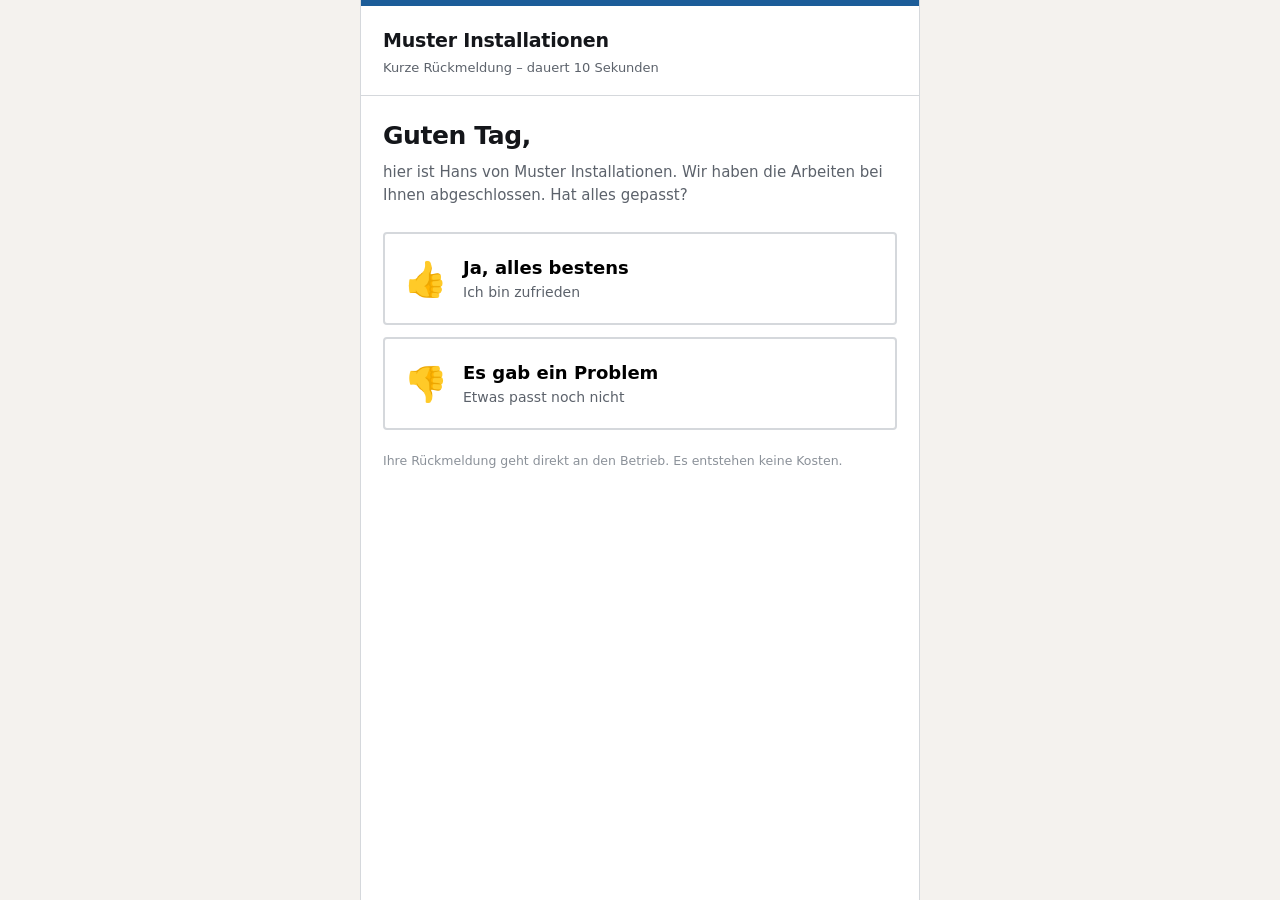
==== k.html @ 2876b15b "Rueckmeldungs-System: Kundenseite, Betriebs-Liste, Selbsttest Co-Authored-By: Claude Opus 4.8 <norep" ====
<!DOCTYPE html>
<html lang="de">
<head>
<meta charset="utf-8">
<meta name="viewport" content="width=device-width, initial-scale=1">
<meta name="robots" content="noindex, nofollow">
<title>Kurze Rückmeldung</title>
<link rel="stylesheet" href="stil.css">
</head>
<body>

<div class="blatt">

  <div class="kopf">
    <p class="firma" id="firma">&nbsp;</p>
    <p class="zusatz" id="zusatz">&nbsp;</p>
  </div>

  <div class="inhalt">

    <!-- 1) Die Frage ---------------------------------------------------- -->
    <section id="schritt-frage">
      <h1 id="anrede">Guten Tag</h1>
      <p class="leise" id="fragetext">
        Wir waren bei Ihnen im Einsatz. Hat alles gepasst?
      </p>

      <div class="daumen-paar">
        <button class="daumen ja" id="knopf-ja">
          <span class="zeichen">👍</span>
          <span>
            <span class="wort">Ja, alles bestens</span>
            <span class="neben">Ich bin zufrieden</span>
          </span>
        </button>

        <button class="daumen nein" id="knopf-nein">
          <span class="zeichen">👎</span>
          <span>
            <span class="wort">Es gab ein Problem</span>
            <span class="neben">Etwas passt noch nicht</span>
          </span>
        </button>
      </div>

      <p class="winzig" style="margin-top:22px">
        Ihre Rückmeldung geht direkt an den Betrieb. Es entstehen keine Kosten.
      </p>
    </section>

    <!-- 2a) Daumen hoch ------------------------------------------------- -->
    <section id="schritt-ja" class="versteckt">
      <h1>Das freut uns.</h1>
      <p class="leise" id="ja-text">
        Danke für Ihr Vertrauen. Wenn Sie zwei Minuten übrig haben:
        Eine kurze Bewertung auf Google hilft uns wirklich weiter –
        und anderen bei der Suche nach einem verlässlichen Betrieb.
      </p>

      <a class="knopf gross gut" id="google-knopf" href="#" target="_blank" rel="noopener">
        Bewertung schreiben
      </a>

      <p class="winzig" style="margin-top:16px">
        Dauert etwa zwei Minuten. Sie brauchen dafür ein Google-Konto –
        das haben die meisten Android-Handys ohnehin.
      </p>

      <hr class="trenner">
      <p class="winzig">Kein Interesse? Dann einfach dieses Fenster schließen. Alles gut.</p>
    </section>

    <!-- 2b) Daumen runter ----------------------------------------------- -->
    <section id="schritt-nein" class="versteckt">
      <h1>Das tut uns leid.</h1>
      <p class="leise" id="nein-text">
        Sagen Sie kurz, was nicht passt – die Nachricht geht direkt an den Betrieb,
        nicht an eine Zentrale. Wir melden uns bei Ihnen.
      </p>

      <div class="feld">
        <label for="problem">Was passt nicht?</label>
        <textarea id="problem" placeholder="Zum Beispiel: Der Anschluss unter der Spüle tropft noch."></textarea>
      </div>

      <div class="feld">
        <label for="rueckruf">Telefonnummer für den Rückruf (freiwillig)</label>
        <input type="tel" id="rueckruf" placeholder="z. B. 0664 1234567">
      </div>

      <button class="knopf gross" id="senden-knopf">Absenden</button>
      <p class="winzig" style="margin-top:14px" id="fehler-hinweis"></p>
    </section>

    <!-- 3) Danke --------------------------------------------------------- -->
    <section id="schritt-danke" class="versteckt">
      <h1>Danke, ist angekommen.</h1>
      <p class="leise" id="danke-text">Der Betrieb hat Ihre Nachricht erhalten und meldet sich.</p>
      <p class="winzig">Sie können dieses Fenster jetzt schließen.</p>
    </section>

  </div>
</div>

<script src="betriebe.js"></script>
<script>
(function () {
  "use strict";

  /* --- Adresse auslesen: k.html#m.Sarah ---------------------------------- */
  var roh = (location.hash || "").replace(/^#/, "");
  var teile = roh.split(".");
  var kuerzel = teile[0] || "m";
  var vorname = teile.slice(1).join(".");
  try { vorname = decodeURIComponent(vorname); } catch (e) {}
  vorname = vorname.replace(/\+/g, " ").trim();

  var betrieb = BETRIEBE[kuerzel] || BETRIEBE.m;
  var gewerk = GEWERKE[betrieb.gewerk] || GEWERKE.installateur;

  /* --- Seite mit den Betriebsdaten füllen -------------------------------- */
  document.documentElement.style.setProperty("--marke", betrieb.farbe || "#1c5d99");
  document.getElementById("firma").textContent = betrieb.name;
  document.getElementById("zusatz").textContent = "Kurze Rückmeldung – dauert 10 Sekunden";
  document.title = betrieb.name + " – kurze Rückmeldung";

  document.getElementById("anrede").textContent =
    vorname ? "Guten Tag " + vorname + "," : "Guten Tag,";

  document.getElementById("fragetext").textContent =
    "hier ist " + betrieb.chef + " von " + betrieb.name + ". " +
    "Wir haben " + gewerk.arbeit + " bei Ihnen abgeschlossen. Hat alles gepasst?";

  var g = document.getElementById("google-knopf");
  if (betrieb.googleLink) g.href = betrieb.googleLink;

  /* --- Umschalten zwischen den Schritten --------------------------------- */
  var schritte = ["frage", "ja", "nein", "danke"];
  function zeige(welcher) {
    schritte.forEach(function (s) {
      document.getElementById("schritt-" + s).classList.toggle("versteckt", s !== welcher);
    });
    window.scrollTo(0, 0);
  }

  /* --- Meldung an den Betrieb -------------------------------------------- */
  function melde(art, text, nummer) {
    if (!betrieb.meldeSchluessel) return Promise.resolve(false); // Testbetrieb
    return fetch("https://api.web3forms.com/submit", {
      method: "POST",
      headers: { "Content-Type": "application/json", Accept: "application/json" },
      body: JSON.stringify({
        access_key: betrieb.meldeSchluessel,
        subject: art === "ja"
          ? "Zufrieden: " + (vorname || "Kunde")
          : "PROBLEM: " + (vorname || "Kunde"),
        from_name: betrieb.name,
        Kunde: vorname || "(kein Name)",
        Rueckmeldung: art === "ja" ? "Zufrieden (Daumen hoch)" : "Problem gemeldet",
        Text: text || "-",
        Rueckrufnummer: nummer || "-",
        Zeitpunkt: new Date().toLocaleString("de-AT"),
      }),
    }).then(function (r) { return r.ok; }).catch(function () { return false; });
  }

  /* --- Klicks ------------------------------------------------------------ */
  document.getElementById("knopf-ja").addEventListener("click", function () {
    zeige("ja");
    melde("ja", "", "");
  });

  document.getElementById("knopf-nein").addEventListener("click", function () {
    zeige("nein");
  });

  document.getElementById("senden-knopf").addEventListener("click", function () {
    var knopf = this;
    var text = document.getElementById("problem").value.trim();
    var nummer = document.getElementById("rueckruf").value.trim();
    var hinweis = document.getElementById("fehler-hinweis");

    if (!text) {
      hinweis.textContent = "Bitte schreiben Sie kurz, was nicht passt.";
      document.getElementById("problem").focus();
      return;
    }

    knopf.disabled = true;
    knopf.textContent = "Wird gesendet …";
    hinweis.textContent = "";

    melde("nein", text, nummer).then(function (ok) {
      if (ok || !betrieb.meldeSchluessel) {
        zeige("danke");
      } else {
        knopf.disabled = false;
        knopf.textContent = "Absenden";
        hinweis.textContent =
          "Das hat gerade nicht geklappt. Bitte rufen Sie den Betrieb direkt an.";
      }
    });
  });

  zeige("frage");
})();
</script>
</body>
</html>
---- stil.css ----
/* ---------------------------------------------------------------------------
   Gemeinsames Aussehen für beide Seiten.
   Grundgedanke: Werkstatt-Werkzeug, nicht Hochglanz-App.
   Große Flächen, kräftige Farben, alles mit Handschuh bedienbar.
--------------------------------------------------------------------------- */

:root {
  --tinte: #14161a;
  --grau: #5c626b;
  --hellgrau: #8b9199;
  --linie: #d5d8dc;
  --papier: #ffffff;
  --flaeche: #f4f2ee;
  --marke: #1c5d99;
  --gut: #1d7a3e;
  --gut-hell: #eaf5ed;
  --schlecht: #b3261e;
  --schlecht-hell: #fbeceb;
  --radius: 4px;
}

* { box-sizing: border-box; }

html { -webkit-text-size-adjust: 100%; }

body {
  margin: 0;
  font-family: "Segoe UI", system-ui, -apple-system, Arial, sans-serif;
  font-size: 17px;
  line-height: 1.5;
  color: var(--tinte);
  background: var(--flaeche);
  -webkit-font-smoothing: antialiased;
}

.blatt {
  max-width: 560px;
  margin: 0 auto;
  min-height: 100vh;
  background: var(--papier);
  border-left: 1px solid var(--linie);
  border-right: 1px solid var(--linie);
}

/* --- Kopfzeile mit Firmenbalken ------------------------------------------ */

.kopf {
  border-top: 6px solid var(--marke);
  padding: 20px 22px 18px;
  border-bottom: 1px solid var(--linie);
}

.kopf .firma {
  font-size: 19px;
  font-weight: 700;
  letter-spacing: -0.2px;
  margin: 0;
}

.kopf .zusatz {
  font-size: 13px;
  color: var(--grau);
  margin: 3px 0 0;
}

.inhalt { padding: 24px 22px 40px; }

/* --- Text ---------------------------------------------------------------- */

h1 {
  font-size: 25px;
  line-height: 1.25;
  letter-spacing: -0.4px;
  margin: 0 0 10px;
}

h2 {
  font-size: 14px;
  text-transform: uppercase;
  letter-spacing: 0.9px;
  color: var(--marke);
  margin: 0 0 12px;
}

p { margin: 0 0 14px; }
.leise { color: var(--grau); font-size: 15px; }
.winzig { color: var(--hellgrau); font-size: 12.5px; line-height: 1.45; }

/* --- Große Antwortflächen (Daumen) --------------------------------------- */

.daumen-paar { display: grid; gap: 12px; margin: 26px 0 8px; }

.daumen {
  display: flex;
  align-items: center;
  gap: 16px;
  width: 100%;
  padding: 20px 20px;
  border: 2px solid var(--linie);
  border-radius: var(--radius);
  background: var(--papier);
  font: inherit;
  text-align: left;
  cursor: pointer;
  transition: border-color .12s, background .12s, transform .06s;
}

.daumen:active { transform: scale(.985); }

.daumen .zeichen { font-size: 34px; line-height: 1; }
.daumen .wort { font-size: 18px; font-weight: 700; display: block; }
.daumen .neben { font-size: 14px; color: var(--grau); display: block; margin-top: 1px; }

.daumen.ja:hover, .daumen.ja:focus-visible {
  border-color: var(--gut); background: var(--gut-hell); outline: none;
}
.daumen.nein:hover, .daumen.nein:focus-visible {
  border-color: var(--schlecht); background: var(--schlecht-hell); outline: none;
}

/* --- Knöpfe -------------------------------------------------------------- */

.knopf {
  display: inline-flex;
  align-items: center;
  justify-content: center;
  gap: 9px;
  width: 100%;
  padding: 17px 20px;
  border: none;
  border-radius: var(--radius);
  background: var(--tinte);
  color: #fff;
  font: inherit;
  font-size: 17px;
  font-weight: 700;
  text-decoration: none;
  cursor: pointer;
  transition: opacity .12s, transform .06s;
}

.knopf:active { transform: scale(.99); }
.knopf:hover { opacity: .9; }
.knopf.gross { padding: 20px; font-size: 18px; }
.knopf.marke { background: var(--marke); }
.knopf.gut { background: var(--gut); }
.knopf.stumm { background: transparent; color: var(--grau); border: 1.5px solid var(--linie); font-weight: 600; }

.knopf-paar { display: grid; grid-template-columns: 1fr 1fr; gap: 10px; }

/* --- Formularfelder ------------------------------------------------------ */

label {
  display: block;
  font-size: 13px;
  font-weight: 700;
  text-transform: uppercase;
  letter-spacing: 0.6px;
  color: var(--grau);
  margin: 0 0 6px;
}

input[type="text"], input[type="tel"], textarea, select {
  width: 100%;
  padding: 14px 14px;
  border: 1.5px solid var(--linie);
  border-radius: var(--radius);
  background: var(--papier);
  font: inherit;
  font-size: 17px;
  color: var(--tinte);
}

input:focus, textarea:focus, select:focus {
  outline: none;
  border-color: var(--marke);
  box-shadow: 0 0 0 3px rgba(28, 93, 153, .14);
}

textarea { min-height: 120px; resize: vertical; }

.feld { margin-bottom: 16px; }
.feld-paar { display: grid; grid-template-columns: 1fr 1fr; gap: 12px; }

/* --- Liste --------------------------------------------------------------- */

.liste { margin: 0; padding: 0; list-style: none; }

.zeile {
  display: flex;
  align-items: center;
  gap: 14px;
  padding: 15px 4px;
  border-bottom: 1px solid var(--linie);
}

.zeile:first-child { border-top: 1px solid var(--linie); }

.zeile .wer { flex: 1; min-width: 0; }
.zeile .name { font-weight: 700; font-size: 17px; }
.zeile .details { font-size: 13.5px; color: var(--grau); margin-top: 1px; }

.marke-punkt {
  width: 10px; height: 10px; border-radius: 50%;
  background: var(--linie); flex: 0 0 auto;
}
.marke-punkt.offen { background: #d9a300; }
.marke-punkt.fertig { background: var(--gut); }

.mini {
  padding: 9px 13px;
  border: 1.5px solid var(--linie);
  border-radius: var(--radius);
  background: var(--papier);
  font: inherit;
  font-size: 14px;
  font-weight: 700;
  cursor: pointer;
  white-space: nowrap;
}
.mini:hover { border-color: var(--tinte); }
.mini.weg { border: none; color: var(--hellgrau); font-weight: 400; padding: 9px 6px; }

/* --- Kästen -------------------------------------------------------------- */

.kasten {
  background: var(--flaeche);
  border-left: 3px solid var(--marke);
  padding: 15px 17px;
  margin: 0 0 20px;
  font-size: 15px;
}

.kasten.warnung { border-left-color: #d9a300; }

.leer {
  text-align: center;
  padding: 46px 20px;
  color: var(--hellgrau);
}

.trenner { height: 1px; background: var(--linie); margin: 26px 0; border: 0; }

.zahlen { display: grid; grid-template-columns: repeat(3, 1fr); gap: 1px; background: var(--linie); border: 1px solid var(--linie); margin-bottom: 22px; }
.zahlen div { background: var(--papier); padding: 14px 10px; text-align: center; }
.zahlen .z { font-size: 26px; font-weight: 700; line-height: 1.1; }
.zahlen .b { font-size: 12px; color: var(--grau); text-transform: uppercase; letter-spacing: .5px; margin-top: 2px; }

.versteckt { display: none !important; }

@media (max-width: 420px) {
  .feld-paar, .knopf-paar { grid-template-columns: 1fr; }
  h1 { font-size: 22px; }
}
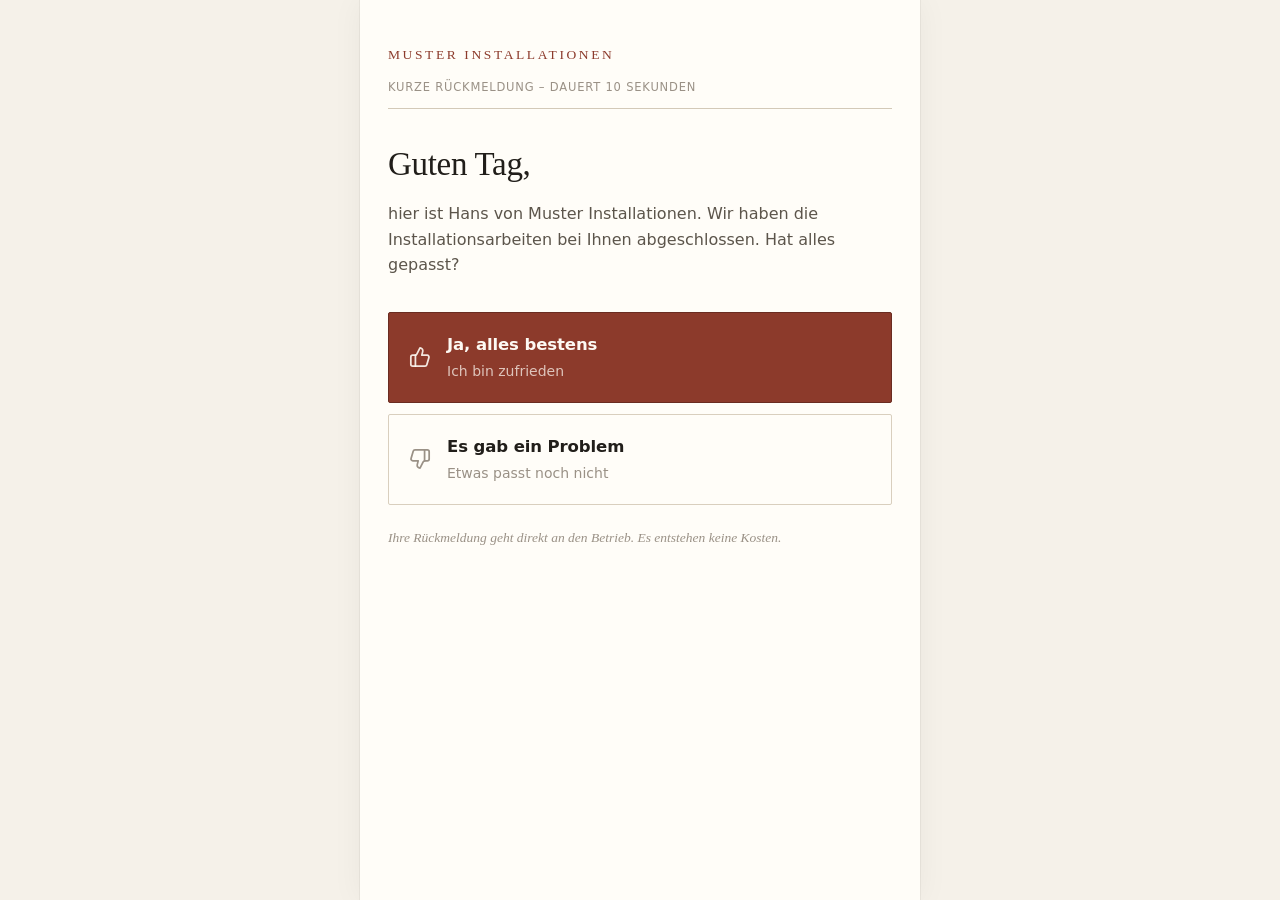
==== commit cc3d47b5: "Neues Aussehen und gleicher Bewertungs-Link fuer alle Kunden - Aussehen Richtung "Verlag": warmes Pa" ====
--- a/k.html
+++ b/k.html
@@ -5,7 +5,7 @@
 <meta name="viewport" content="width=device-width, initial-scale=1">
 <meta name="robots" content="noindex, nofollow">
 <title>Kurze Rückmeldung</title>
-<link rel="stylesheet" href="stil.css">
+<link rel="stylesheet" href="stil.css?stand=2026-08-14d">
 </head>
 <body>
 
@@ -27,7 +27,13 @@
 
       <div class="daumen-paar">
         <button class="daumen ja" id="knopf-ja">
-          <span class="zeichen">👍</span>
+          <span class="zeichen" aria-hidden="true">
+            <svg viewBox="0 0 24 24" fill="none" stroke="currentColor" stroke-width="1.9"
+                 stroke-linecap="round" stroke-linejoin="round">
+              <path d="M7 10v12"/>
+              <path d="M15 5.88 14 10h5.83a2 2 0 0 1 1.92 2.56l-2.33 8A2 2 0 0 1 17.5 22H4a2 2 0 0 1-2-2v-8a2 2 0 0 1 2-2h2.76a2 2 0 0 0 1.79-1.11L12 2a3.13 3.13 0 0 1 3 3.88Z"/>
+            </svg>
+          </span>
           <span>
             <span class="wort">Ja, alles bestens</span>
             <span class="neben">Ich bin zufrieden</span>
@@ -35,7 +41,13 @@
         </button>
 
         <button class="daumen nein" id="knopf-nein">
-          <span class="zeichen">👎</span>
+          <span class="zeichen" aria-hidden="true">
+            <svg viewBox="0 0 24 24" fill="none" stroke="currentColor" stroke-width="1.9"
+                 stroke-linecap="round" stroke-linejoin="round">
+              <path d="M17 14V2"/>
+              <path d="M9 18.12 10 14H4.17a2 2 0 0 1-1.92-2.56l2.33-8A2 2 0 0 1 6.5 2H20a2 2 0 0 1 2 2v8a2 2 0 0 1-2 2h-2.76a2 2 0 0 0-1.79 1.11L12 22a3.13 3.13 0 0 1-3-3.88Z"/>
+            </svg>
+          </span>
           <span>
             <span class="wort">Es gab ein Problem</span>
             <span class="neben">Etwas passt noch nicht</span>
@@ -52,12 +64,11 @@
     <section id="schritt-ja" class="versteckt">
       <h1>Das freut uns.</h1>
       <p class="leise" id="ja-text">
-        Danke für Ihr Vertrauen. Wenn Sie zwei Minuten übrig haben:
-        Eine kurze Bewertung auf Google hilft uns wirklich weiter –
-        und anderen bei der Suche nach einem verlässlichen Betrieb.
-      </p>
-
-      <a class="knopf gross gut" id="google-knopf" href="#" target="_blank" rel="noopener">
+        Danke für Ihr Vertrauen. Wenn Sie zwei Minuten übrig haben: Schildern Sie Ihre Erfahrung öffentlich –
+        ehrlich, so wie es war. Das hilft anderen bei der Suche nach einem Betrieb.
+      </p>
+
+      <a class="knopf gross" id="google-knopf" href="#" target="_blank" rel="noopener">
         Bewertung schreiben
       </a>
 
@@ -95,14 +106,28 @@
     <!-- 3) Danke --------------------------------------------------------- -->
     <section id="schritt-danke" class="versteckt">
       <h1>Danke, ist angekommen.</h1>
-      <p class="leise" id="danke-text">Der Betrieb hat Ihre Nachricht erhalten und meldet sich.</p>
-      <p class="winzig">Sie können dieses Fenster jetzt schließen.</p>
+      <p class="leise" id="danke-text">Der Betrieb hat Ihre Nachricht erhalten und meldet sich bei Ihnen.</p>
+
+      <hr class="trenner">
+
+      <p class="leise">
+        Unabhängig davon: Wenn Sie zwei Minuten übrig haben: Schildern Sie Ihre Erfahrung öffentlich –
+        ehrlich, so wie es war. Das hilft anderen bei der Suche nach einem Betrieb.
+      </p>
+
+      <a class="knopf gross" id="google-knopf-2" href="#" target="_blank" rel="noopener">
+        Bewertung schreiben
+      </a>
+
+      <p class="winzig" style="margin-top:16px">
+        Sie können dieses Fenster auch einfach schließen. Alles gut.
+      </p>
     </section>
 
   </div>
 </div>
 
-<script src="betriebe.js"></script>
+<script src="betriebe.js?stand=2026-08-14d"></script>
 <script>
 (function () {
   "use strict";
@@ -119,7 +144,7 @@
   var gewerk = GEWERKE[betrieb.gewerk] || GEWERKE.installateur;
 
   /* --- Seite mit den Betriebsdaten füllen -------------------------------- */
-  document.documentElement.style.setProperty("--marke", betrieb.farbe || "#1c5d99");
+  document.documentElement.style.setProperty("--marke", betrieb.farbe || "#8c3a2b");
   document.getElementById("firma").textContent = betrieb.name;
   document.getElementById("zusatz").textContent = "Kurze Rückmeldung – dauert 10 Sekunden";
   document.title = betrieb.name + " – kurze Rückmeldung";
@@ -131,8 +156,10 @@
     "hier ist " + betrieb.chef + " von " + betrieb.name + ". " +
     "Wir haben " + gewerk.arbeit + " bei Ihnen abgeschlossen. Hat alles gepasst?";
 
-  var g = document.getElementById("google-knopf");
-  if (betrieb.googleLink) g.href = betrieb.googleLink;
+  if (betrieb.googleLink) {
+    document.getElementById("google-knopf").href = betrieb.googleLink;
+    document.getElementById("google-knopf-2").href = betrieb.googleLink;
+  }
 
   /* --- Umschalten zwischen den Schritten --------------------------------- */
   var schritte = ["frage", "ja", "nein", "danke"];
--- a/stil.css
+++ b/stil.css
@@ -1,22 +1,38 @@
 /* ---------------------------------------------------------------------------
-   Gemeinsames Aussehen für beide Seiten.
-   Grundgedanke: Werkstatt-Werkzeug, nicht Hochglanz-App.
-   Große Flächen, kräftige Farben, alles mit Handschuh bedienbar.
+   Gemeinsames Aussehen für beide Seiten. Richtung „Verlag" (gewählt 14.08.2026).
+
+   Grundgedanke: warmes Papier, Serifenschrift für die Anrede, eine einzige
+   Farbe. Die Anmutung eines guten Hotels oder einer Kanzlei — nicht die
+   einer App. Zurückhaltung ist hier das, was hochwertig wirkt.
+
+   Schrift: Georgia für alles Große (auf jedem Handy vorhanden, ruft nichts
+   im Internet ab), die Systemschrift für den Fließtext. Zwei, nie mehr.
+   Archivo Black bewusst NICHT — das ist die Schrift von Feierabend,
+   diese Seite gehört dem Betrieb.
 --------------------------------------------------------------------------- */
 
 :root {
-  --tinte: #14161a;
-  --grau: #5c626b;
-  --hellgrau: #8b9199;
-  --linie: #d5d8dc;
-  --papier: #ffffff;
-  --flaeche: #f4f2ee;
-  --marke: #1c5d99;
-  --gut: #1d7a3e;
-  --gut-hell: #eaf5ed;
-  --schlecht: #b3261e;
-  --schlecht-hell: #fbeceb;
-  --radius: 4px;
+  --tinte: #211e1a;
+  --grau: #5c554b;
+  --hellgrau: #9a9186;
+  --linie: #d9cfbe;
+  --regel: #d3c9b8;
+  --papier: #fffdf8;
+  --flaeche: #f5f1e9;
+  --marke: #8c3a2b;          /* wird je Betrieb überschrieben */
+  --marke-tief: #7a3125;     /* leitet sich unten von --marke ab */
+  --gut: #4a6b3f;
+  --schlecht: #8c3a2b;
+  --radius: 2px;
+
+  --schwung: cubic-bezier(0.23, 1, 0.32, 1);
+  --titel: Georgia, "Times New Roman", "Iowan Old Style", serif;
+}
+
+/* Die dunklere Fassung der Betriebsfarbe rechnet sich selbst aus –
+   so passt jeder Betrieb, ohne dass zwei Farben eingetragen werden müssen. */
+@supports (color: color-mix(in srgb, #000 50%, #fff)) {
+  :root { --marke-tief: color-mix(in srgb, var(--marke) 76%, #000); }
 }
 
 * { box-sizing: border-box; }
@@ -25,9 +41,9 @@
 
 body {
   margin: 0;
-  font-family: "Segoe UI", system-ui, -apple-system, Arial, sans-serif;
-  font-size: 17px;
-  line-height: 1.5;
+  font-family: -apple-system, BlinkMacSystemFont, "Segoe UI", system-ui, sans-serif;
+  font-size: 16px;
+  line-height: 1.6;
   color: var(--tinte);
   background: var(--flaeche);
   -webkit-font-smoothing: antialiased;
@@ -38,85 +54,128 @@
   margin: 0 auto;
   min-height: 100vh;
   background: var(--papier);
-  border-left: 1px solid var(--linie);
-  border-right: 1px solid var(--linie);
-}
-
-/* --- Kopfzeile mit Firmenbalken ------------------------------------------ */
-
-.kopf {
-  border-top: 6px solid var(--marke);
-  padding: 20px 22px 18px;
-  border-bottom: 1px solid var(--linie);
-}
+  box-shadow: 0 0 0 1px rgba(33, 30, 26, .05), 0 1px 30px rgba(33, 30, 26, .05);
+}
+
+/* --- Briefkopf: Name in Kapitälchen über einer feinen Linie -------------- */
+
+.kopf { padding: 44px 28px 0; }
 
 .kopf .firma {
-  font-size: 19px;
-  font-weight: 700;
-  letter-spacing: -0.2px;
-  margin: 0;
-}
-
-.kopf .zusatz {
-  font-size: 13px;
-  color: var(--grau);
-  margin: 3px 0 0;
-}
-
-.inhalt { padding: 24px 22px 40px; }
-
-/* --- Text ---------------------------------------------------------------- */
-
-h1 {
-  font-size: 25px;
-  line-height: 1.25;
-  letter-spacing: -0.4px;
-  margin: 0 0 10px;
-}
-
-h2 {
-  font-size: 14px;
+  font-family: var(--titel);
+  font-size: 13.5px;
+  letter-spacing: 2.6px;
   text-transform: uppercase;
-  letter-spacing: 0.9px;
   color: var(--marke);
   margin: 0 0 12px;
 }
 
-p { margin: 0 0 14px; }
-.leise { color: var(--grau); font-size: 15px; }
-.winzig { color: var(--hellgrau); font-size: 12.5px; line-height: 1.45; }
-
-/* --- Große Antwortflächen (Daumen) --------------------------------------- */
-
-.daumen-paar { display: grid; gap: 12px; margin: 26px 0 8px; }
+.kopf .zusatz {
+  font-size: 11.5px;
+  letter-spacing: 0.8px;
+  text-transform: uppercase;
+  color: var(--hellgrau);
+  margin: 0 0 12px;
+}
+
+.kopf::after {
+  content: "";
+  display: block;
+  height: 1px;
+  background: var(--regel);
+}
+
+.inhalt { padding: 34px 28px 56px; }
+
+/* --- Text ---------------------------------------------------------------- */
+
+h1 {
+  font-family: var(--titel);
+  font-size: 33px;
+  line-height: 1.28;
+  letter-spacing: -0.3px;
+  font-weight: 400;
+  margin: 0 0 16px;
+}
+
+h2 {
+  font-family: var(--titel);
+  font-size: 12.5px;
+  font-weight: 400;
+  text-transform: uppercase;
+  letter-spacing: 2.2px;
+  color: var(--marke);
+  margin: 0 0 16px;
+  padding-bottom: 10px;
+  border-bottom: 1px solid var(--regel);
+}
+
+p { margin: 0 0 16px; }
+.leise { color: var(--grau); font-size: 16px; }
+.winzig {
+  font-family: var(--titel);
+  font-style: italic;
+  color: var(--hellgrau);
+  font-size: 13.5px;
+  line-height: 1.6;
+}
+
+/* --- Die zwei Antworten -------------------------------------------------- */
+
+.daumen-paar { display: grid; gap: 11px; margin: 34px 0 0; }
 
 .daumen {
   display: flex;
   align-items: center;
   gap: 16px;
   width: 100%;
-  padding: 20px 20px;
-  border: 2px solid var(--linie);
+  padding: 19px 20px;
+  border: 1px solid var(--linie);
   border-radius: var(--radius);
   background: var(--papier);
   font: inherit;
+  font-size: 16.5px;
+  font-weight: 600;
+  color: var(--tinte);
   text-align: left;
   cursor: pointer;
-  transition: border-color .12s, background .12s, transform .06s;
+  transition: border-color 160ms ease, transform 110ms var(--schwung);
 }
 
 .daumen:active { transform: scale(.985); }
 
-.daumen .zeichen { font-size: 34px; line-height: 1; }
-.daumen .wort { font-size: 18px; font-weight: 700; display: block; }
-.daumen .neben { font-size: 14px; color: var(--grau); display: block; margin-top: 1px; }
-
-.daumen.ja:hover, .daumen.ja:focus-visible {
-  border-color: var(--gut); background: var(--gut-hell); outline: none;
-}
-.daumen.nein:hover, .daumen.nein:focus-visible {
-  border-color: var(--schlecht); background: var(--schlecht-hell); outline: none;
-}
+/* Die zufriedene Antwort ist die gefüllte — sie ist der Normalfall. */
+.daumen.ja {
+  background: var(--marke);
+  border-color: var(--marke-tief);
+  color: #fdf9f3;
+}
+.daumen.ja .neben { color: rgba(253, 249, 243, .72); }
+.daumen.ja .zeichen { color: rgba(253, 249, 243, .9); }
+
+.daumen .zeichen {
+  flex: 0 0 auto;
+  width: 22px; height: 22px;
+  display: block;
+  color: var(--hellgrau);
+}
+.daumen .zeichen svg { width: 100%; height: 100%; display: block; }
+
+.daumen .wort { display: block; letter-spacing: -0.1px; }
+.daumen .neben {
+  display: block;
+  font-size: 14px;
+  font-weight: 400;
+  color: var(--hellgrau);
+  margin-top: 2px;
+}
+
+@media (hover: hover) and (pointer: fine) {
+  .daumen.nein:hover { border-color: var(--grau); }
+  .daumen.ja:hover { background: var(--marke-tief); }
+}
+
+.daumen:focus-visible { outline: 2px solid var(--tinte); outline-offset: 2px; }
 
 /* --- Knöpfe -------------------------------------------------------------- */
 
@@ -126,25 +185,37 @@
   justify-content: center;
   gap: 9px;
   width: 100%;
-  padding: 17px 20px;
-  border: none;
+  padding: 18px 20px;
+  border: 1px solid var(--marke-tief);
   border-radius: var(--radius);
-  background: var(--tinte);
-  color: #fff;
+  background: var(--marke);
+  color: #fdf9f3;
   font: inherit;
-  font-size: 17px;
-  font-weight: 700;
+  font-size: 16.5px;
+  font-weight: 600;
   text-decoration: none;
   cursor: pointer;
-  transition: opacity .12s, transform .06s;
-}
-
-.knopf:active { transform: scale(.99); }
-.knopf:hover { opacity: .9; }
-.knopf.gross { padding: 20px; font-size: 18px; }
-.knopf.marke { background: var(--marke); }
-.knopf.gut { background: var(--gut); }
-.knopf.stumm { background: transparent; color: var(--grau); border: 1.5px solid var(--linie); font-weight: 600; }
+  transition: background 160ms ease, border-color 160ms ease, transform 110ms var(--schwung);
+}
+
+.knopf:active { transform: scale(.985); }
+@media (hover: hover) and (pointer: fine) {
+  .knopf:hover { background: var(--marke-tief); }
+}
+
+.knopf.gross { padding: 20px; font-size: 17px; }
+.knopf.marke { background: var(--marke); border-color: var(--marke-tief); }
+.knopf.gut { background: var(--gut); border-color: #3a5531; }
+.knopf.gut:hover { background: #3a5531; }
+
+.knopf.stumm {
+  background: var(--papier);
+  color: var(--grau);
+  border-color: var(--linie);
+}
+.knopf.stumm:hover { background: var(--flaeche); border-color: var(--grau); }
+
+.knopf[disabled] { opacity: .5; cursor: default; transform: none; }
 
 .knopf-paar { display: grid; grid-template-columns: 1fr 1fr; gap: 10px; }
 
@@ -152,37 +223,37 @@
 
 label {
   display: block;
-  font-size: 13px;
-  font-weight: 700;
+  font-size: 11.5px;
+  font-weight: 600;
   text-transform: uppercase;
-  letter-spacing: 0.6px;
-  color: var(--grau);
-  margin: 0 0 6px;
+  letter-spacing: 1.3px;
+  color: var(--hellgrau);
+  margin: 0 0 8px;
 }
 
 input[type="text"], input[type="tel"], textarea, select {
   width: 100%;
-  padding: 14px 14px;
-  border: 1.5px solid var(--linie);
+  padding: 15px 14px;
+  border: 1px solid var(--linie);
   border-radius: var(--radius);
-  background: var(--papier);
+  background: #fffefb;
   font: inherit;
-  font-size: 17px;
+  font-size: 16.5px;
   color: var(--tinte);
+  transition: border-color 160ms ease;
 }
 
 input:focus, textarea:focus, select:focus {
   outline: none;
-  border-color: var(--marke);
-  box-shadow: 0 0 0 3px rgba(28, 93, 153, .14);
-}
-
-textarea { min-height: 120px; resize: vertical; }
-
-.feld { margin-bottom: 16px; }
+  border-color: var(--tinte);
+}
+
+textarea { min-height: 130px; resize: vertical; line-height: 1.55; }
+
+.feld { margin-bottom: 20px; }
 .feld-paar { display: grid; grid-template-columns: 1fr 1fr; gap: 12px; }
 
-/* --- Liste --------------------------------------------------------------- */
+/* --- Liste (die Tagesliste des Betriebs) --------------------------------- */
 
 .liste { margin: 0; padding: 0; list-style: none; }
 
@@ -190,65 +261,110 @@
   display: flex;
   align-items: center;
   gap: 14px;
-  padding: 15px 4px;
-  border-bottom: 1px solid var(--linie);
-}
-
-.zeile:first-child { border-top: 1px solid var(--linie); }
+  padding: 17px 2px;
+  border-bottom: 1px solid var(--regel);
+}
+
+.zeile:first-child { border-top: 1px solid var(--regel); }
 
 .zeile .wer { flex: 1; min-width: 0; }
-.zeile .name { font-weight: 700; font-size: 17px; }
-.zeile .details { font-size: 13.5px; color: var(--grau); margin-top: 1px; }
+.zeile .name { font-weight: 600; font-size: 16.5px; }
+.zeile .details { font-size: 13.5px; color: var(--hellgrau); margin-top: 1px; }
 
 .marke-punkt {
-  width: 10px; height: 10px; border-radius: 50%;
+  width: 8px; height: 8px; border-radius: 50%;
   background: var(--linie); flex: 0 0 auto;
 }
-.marke-punkt.offen { background: #d9a300; }
+.marke-punkt.offen { background: #b08415; }
 .marke-punkt.fertig { background: var(--gut); }
 
 .mini {
-  padding: 9px 13px;
-  border: 1.5px solid var(--linie);
+  padding: 10px 15px;
+  border: 1px solid var(--linie);
   border-radius: var(--radius);
   background: var(--papier);
   font: inherit;
   font-size: 14px;
-  font-weight: 700;
+  font-weight: 600;
+  color: var(--tinte);
   cursor: pointer;
   white-space: nowrap;
-}
-.mini:hover { border-color: var(--tinte); }
-.mini.weg { border: none; color: var(--hellgrau); font-weight: 400; padding: 9px 6px; }
+  transition: border-color 160ms ease, transform 110ms var(--schwung);
+}
+.mini:active { transform: scale(.97); }
+@media (hover: hover) and (pointer: fine) {
+  .mini:hover { border-color: var(--grau); }
+}
+.mini.weg { border-color: transparent; color: var(--hellgrau); font-weight: 400; padding: 10px 6px; }
+.mini.weg:hover { border-color: transparent; color: var(--tinte); }
 
 /* --- Kästen -------------------------------------------------------------- */
 
 .kasten {
   background: var(--flaeche);
-  border-left: 3px solid var(--marke);
-  padding: 15px 17px;
-  margin: 0 0 20px;
+  border-left: 2px solid var(--marke);
+  padding: 16px 18px;
+  margin: 0 0 22px;
   font-size: 15px;
 }
 
-.kasten.warnung { border-left-color: #d9a300; }
+.kasten.warnung { border-left-color: #b08415; }
 
 .leer {
   text-align: center;
-  padding: 46px 20px;
-  color: var(--hellgrau);
-}
-
-.trenner { height: 1px; background: var(--linie); margin: 26px 0; border: 0; }
-
-.zahlen { display: grid; grid-template-columns: repeat(3, 1fr); gap: 1px; background: var(--linie); border: 1px solid var(--linie); margin-bottom: 22px; }
-.zahlen div { background: var(--papier); padding: 14px 10px; text-align: center; }
-.zahlen .z { font-size: 26px; font-weight: 700; line-height: 1.1; }
-.zahlen .b { font-size: 12px; color: var(--grau); text-transform: uppercase; letter-spacing: .5px; margin-top: 2px; }
+  padding: 54px 20px;
+  color: var(--hellgrau);
+  font-family: var(--titel);
+  font-style: italic;
+  font-size: 16px;
+}
+
+.trenner { height: 1px; background: var(--regel); margin: 32px 0; border: 0; }
+
+/* --- Zahlenreihe --------------------------------------------------------- */
+
+.zahlen {
+  display: grid; grid-template-columns: repeat(3, 1fr);
+  border: 1px solid var(--regel);
+  margin-bottom: 26px;
+}
+.zahlen div {
+  background: var(--papier);
+  padding: 17px 10px;
+  text-align: center;
+  border-right: 1px solid var(--regel);
+}
+.zahlen div:last-child { border-right: 0; }
+.zahlen .z {
+  font-family: var(--titel);
+  font-size: 29px;
+  line-height: 1.1;
+  font-weight: 400;
+}
+.zahlen .b {
+  font-size: 10.5px; color: var(--hellgrau);
+  text-transform: uppercase; letter-spacing: 1.3px; margin-top: 5px;
+}
 
 .versteckt { display: none !important; }
+
+/* --- Schritte sanft einblenden ------------------------------------------- */
+
+.inhalt > section { animation: auftauchen 280ms var(--schwung) both; }
+
+@keyframes auftauchen {
+  from { opacity: 0; transform: translateY(6px); }
+  to   { opacity: 1; transform: translateY(0); }
+}
+
+@media (prefers-reduced-motion: reduce) {
+  .inhalt > section { animation: none; }
+  .daumen:active, .knopf:active, .mini:active { transform: none; }
+}
 
 @media (max-width: 420px) {
   .feld-paar, .knopf-paar { grid-template-columns: 1fr; }
-  h1 { font-size: 22px; }
-}
+  h1 { font-size: 28px; }
+  .kopf { padding: 38px 22px 0; }
+  .inhalt { padding: 30px 22px 46px; }
+}
